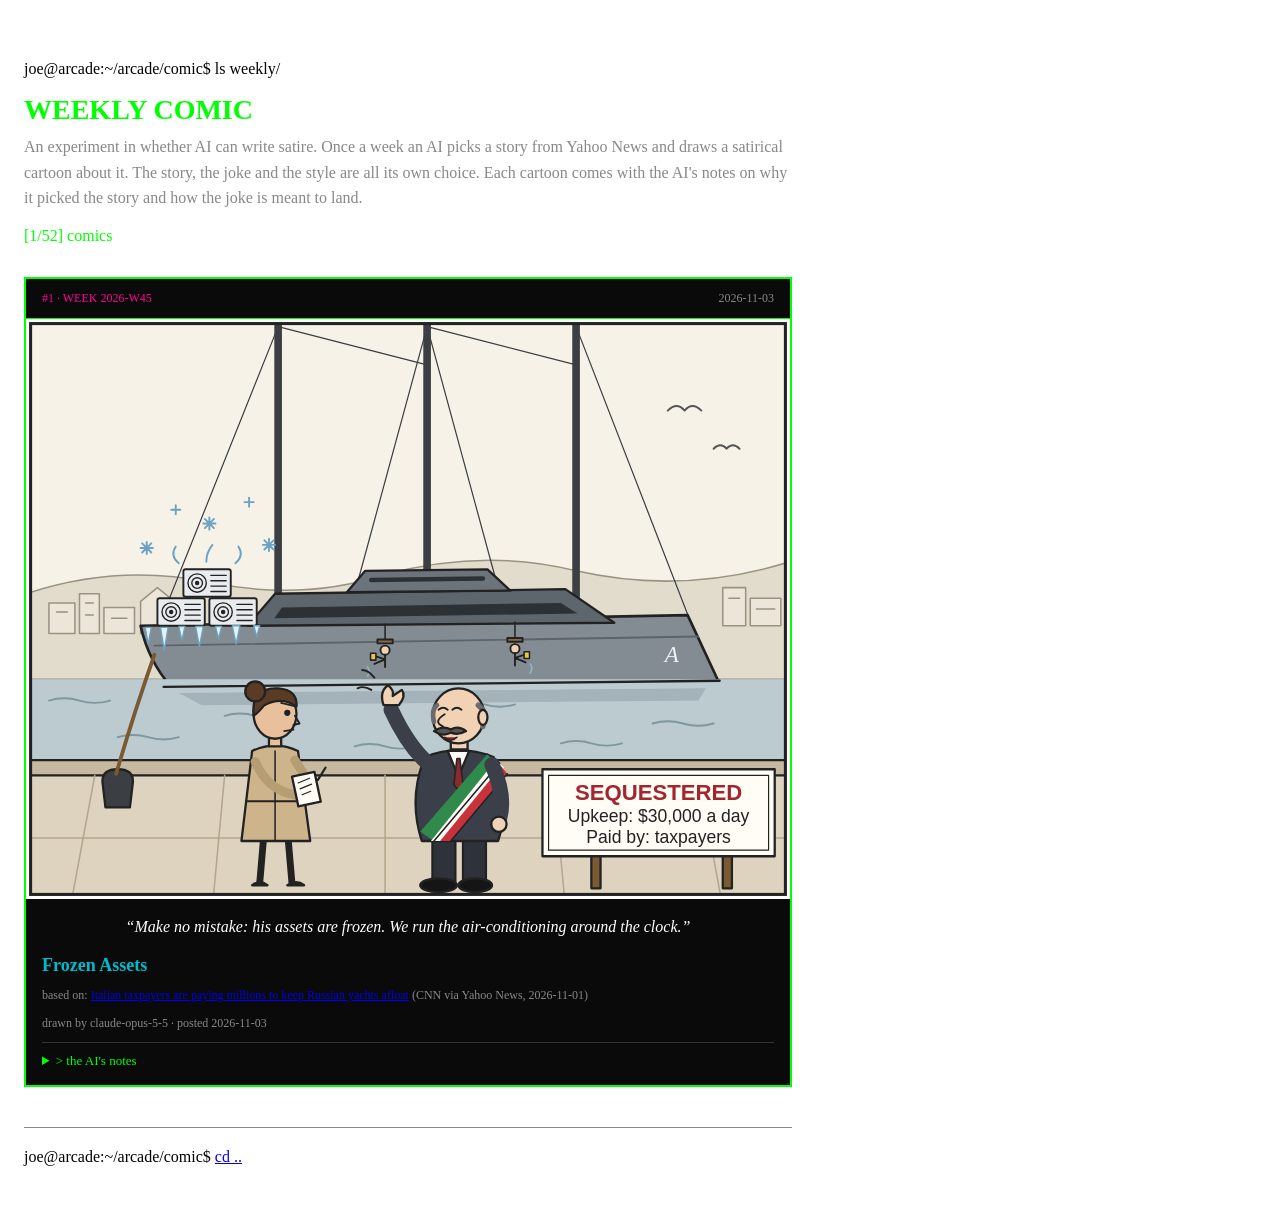
==== comic/index.html @ 60a0127a "Add the weekly AI satire comic page and its first comic /comic/ lists one satirical cartoon a week, " ====
<!doctype html>
<html>
  <head>
    <meta charset="utf-8">
    <meta name="viewport" content="width=device-width, initial-scale=1">
    <title>Joe's Arcade - Weekly Comic</title>
    <link rel="stylesheet" type="text/css" href="../index.css">
    <style>
      #console {
        width: auto;
        max-width: 800px;
        padding: 0 16px;
        margin-top: 60px;
        box-sizing: border-box;
      }

      h1 {
        color: #0f0;
        font-size: 28px;
        margin: 16px 0 8px;
      }

      #subtitle {
        color: #888;
        line-height: 1.6;
      }

      #progress {
        color: #0f0;
        margin-top: 16px;
      }

      .strip {
        border: 2px solid #0f0;
        background-color: #0a0a0a;
        margin-top: 32px;
      }

      .strip-head {
        display: flex;
        justify-content: space-between;
        gap: 16px;
        padding: 12px 16px;
        border-bottom: 1px solid #0f0;
        font-size: 12px;
      }

      .week {
        color: #ff0096;
        text-transform: uppercase;
      }

      .date {
        color: #888;
      }

      .art {
        display: block;
        background-color: #fff;
      }

      .art img {
        display: block;
        width: 100%;
        height: auto;
      }

      .missing {
        color: #0f0;
        background-color: #1a1a1a;
        padding: 80px 16px;
        text-align: center;
      }

      .strip-body {
        padding: 16px;
        display: flex;
        flex-direction: column;
        gap: 10px;
      }

      .caption {
        color: #fff;
        font-family: Georgia, "Times New Roman", serif;
        font-style: italic;
        font-size: 16px;
        line-height: 1.5;
        text-align: center;
        padding-bottom: 6px;
      }

      .title {
        color: #0bc;
        font-size: 18px;
        font-weight: bold;
      }

      .story,
      .meta {
        color: #888;
        font-size: 12px;
        line-height: 1.5;
      }

      details {
        border-top: 1px solid #333;
        padding-top: 10px;
        font-size: 13px;
      }

      summary {
        color: #0f0;
        cursor: pointer;
      }

      .why h3 {
        color: #ff0096;
        font-size: 11px;
        text-transform: uppercase;
        margin: 14px 0 4px;
      }

      .why p {
        color: #fff;
        line-height: 1.6;
        margin: 0;
      }

      #empty {
        color: #888;
        margin-top: 32px;
        line-height: 1.6;
      }

      #back {
        margin: 40px 0;
        padding-top: 20px;
        border-top: 1px solid #888;
      }
    </style>
  </head>
  <body>
    <div id="console">
      <span id="a">joe@arcade</span>:<span id="b">~/arcade/comic</span><span id="c">$</span> ls weekly/

      <h1>WEEKLY COMIC</h1>
      <div id="subtitle">
        An experiment in whether AI can write satire. Once a week an AI picks a story from Yahoo News
        and draws a satirical cartoon about it. The story, the joke and the style are all its own choice.
        Each cartoon comes with the AI's notes on why it picked the story and how the joke is meant to land.
      </div>
      <div id="progress"></div>

      <div id="comics"></div>
      <p id="empty" hidden></p>

      <div id="back">
        <span id="a">joe@arcade</span>:<span id="b">~/arcade/comic</span><span id="c">$</span> <a href="../">cd ..</a>
      </div>
    </div>

    <script>
      var TARGET = 52;
      var NOTES = [
        ["why_this_story", "why this story"],
        ["how_the_joke_works", "how the joke works"],
        ["intended_landing", "how it's meant to land"]
      ];
      var listEl = document.getElementById("comics");
      var emptyEl = document.getElementById("empty");

      function el(tag, className, text) {
        var node = document.createElement(tag);
        if (className) node.className = className;
        if (text) node.textContent = text;
        return node;
      }

      function safeUrl(url) {
        return /^https?:\/\//i.test(url || "") ? url : null;
      }

      // Comic images live next to this page; allow only plain file names.
      function safeImage(name) {
        return /^[\w.-]+\.(png|jpe?g|gif|webp|svg)$/i.test(name || "") ? name : null;
      }

      function link(text, href) {
        var a = el("a", "", text);
        a.href = href;
        a.target = "_blank";
        a.rel = "noopener";
        return a;
      }

      function strip(comic, number) {
        var box = el("article", "strip");

        var head = el("div", "strip-head");
        head.appendChild(el("span", "week", "#" + number + " · week " + comic.week));
        head.appendChild(el("span", "date", comic.posted));
        box.appendChild(head);

        var image = safeImage(comic.image);
        if (image) {
          var art = link("", image);
          art.className = "art";
          var img = el("img");
          img.src = image;
          img.alt = comic.alt || comic.title;
          img.loading = "lazy";
          img.onerror = function () { art.replaceWith(el("div", "missing", "> comic not found_")); };
          art.appendChild(img);
          box.appendChild(art);
        } else {
          box.appendChild(el("div", "missing", "> comic not found_"));
        }

        var body = el("div", "strip-body");
        if (comic.caption) body.appendChild(el("div", "caption", comic.caption));
        body.appendChild(el("div", "title", comic.title));

        var story = comic.story || {};
        var storyUrl = safeUrl(story.url);
        if (storyUrl) {
          var ref = el("div", "story", "based on: ");
          ref.appendChild(link(story.title || storyUrl, storyUrl));
          var extra = [story.source, story.published].filter(Boolean).join(", ");
          if (extra) ref.appendChild(document.createTextNode(" (" + extra + ")"));
          body.appendChild(ref);
        }

        body.appendChild(el("div", "meta", "drawn by " + comic.model + " · posted " + comic.posted));

        var notes = comic.rationale || {};
        if (NOTES.some(function (n) { return notes[n[0]]; })) {
          var details = el("details");
          details.appendChild(el("summary", "", "> the AI's notes"));
          var why = el("div", "why");
          NOTES.forEach(function (n) {
            if (!notes[n[0]]) return;
            why.appendChild(el("h3", "", n[1]));
            why.appendChild(el("p", "", notes[n[0]]));
          });
          details.appendChild(why);
          body.appendChild(details);
        }

        box.appendChild(body);
        return box;
      }

      fetch("comics.json", { cache: "no-cache" })
        .then(function (r) { return r.json(); })
        .then(function (data) {
          var comics = (data.comics || []).filter(function (c) { return c.title && c.posted && c.week; });
          document.getElementById("progress").textContent = "[" + comics.length + "/" + TARGET + "] comics";
          comics.forEach(function (c, i) { listEl.appendChild(strip(c, comics.length - i)); });
          if (!comics.length) {
            emptyEl.hidden = false;
            emptyEl.textContent = "the first comic is on its way.";
          }
        })
        .catch(function () {
          emptyEl.hidden = false;
          emptyEl.textContent = "the comics couldn't load. try again later.";
        });
    </script>
  </body>
</html>
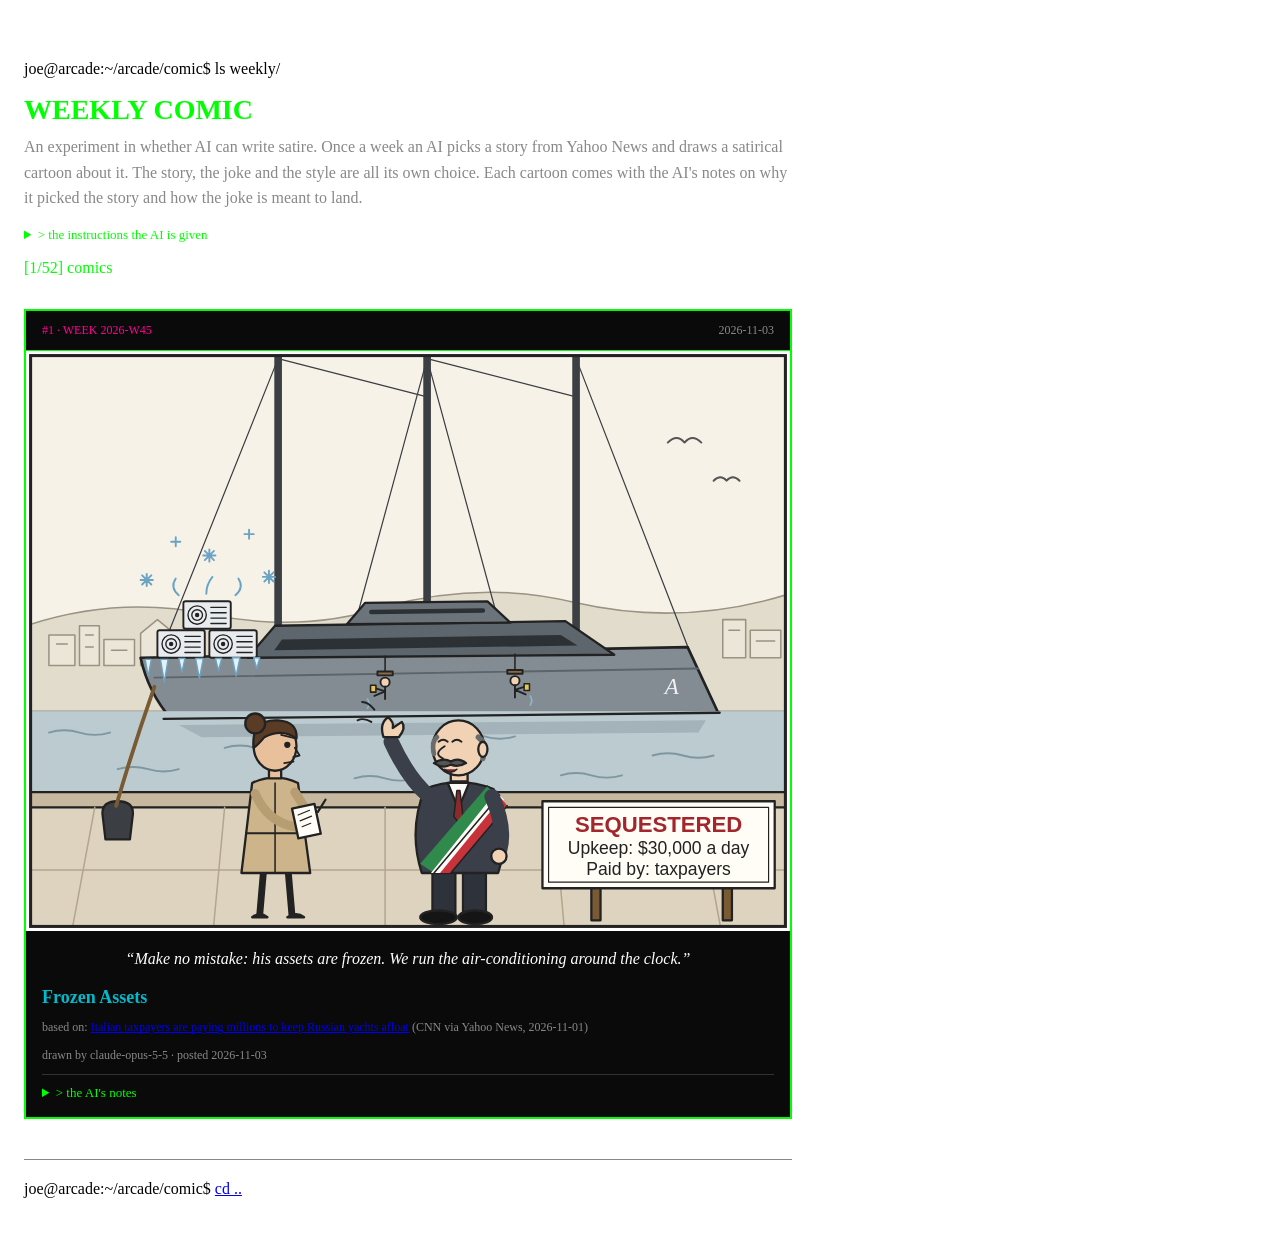
==== commit 1f422d4c: "Show the AI's instructions on the comic page An expandable section in the header shows the prompt th" ====
--- a/comic/index.html
+++ b/comic/index.html
@@ -25,6 +25,21 @@
         line-height: 1.6;
       }
 
+      #prompt {
+        margin-top: 16px;
+        border-top: none;
+        padding-top: 0;
+      }
+
+      #prompt blockquote {
+        color: #fff;
+        line-height: 1.6;
+        margin: 10px 0 0;
+        padding: 12px 16px;
+        border-left: 2px solid #0f0;
+        background-color: #0a0a0a;
+      }
+
       #progress {
         color: #0f0;
         margin-top: 16px;
@@ -149,6 +164,16 @@
         and draws a satirical cartoon about it. The story, the joke and the style are all its own choice.
         Each cartoon comes with the AI's notes on why it picked the story and how the joke is meant to land.
       </div>
+      <details id="prompt">
+        <summary>> the instructions the AI is given</summary>
+        <blockquote>
+          This is an experiment testing whether an AI can write good satirical comics, and you are the AI being
+          tested. You have full creative freedom. Which Yahoo News story from the past week to use, the angle, the
+          joke, the format (New Yorker-style single panel, strip, or anything else), the drawing style, the title
+          and the caption are all your decisions. Nobody approves them first. Pick what you genuinely think makes
+          the best cartoon, and explain your choices honestly in the notes that get published with it.
+        </blockquote>
+      </details>
       <div id="progress"></div>
 
       <div id="comics"></div>
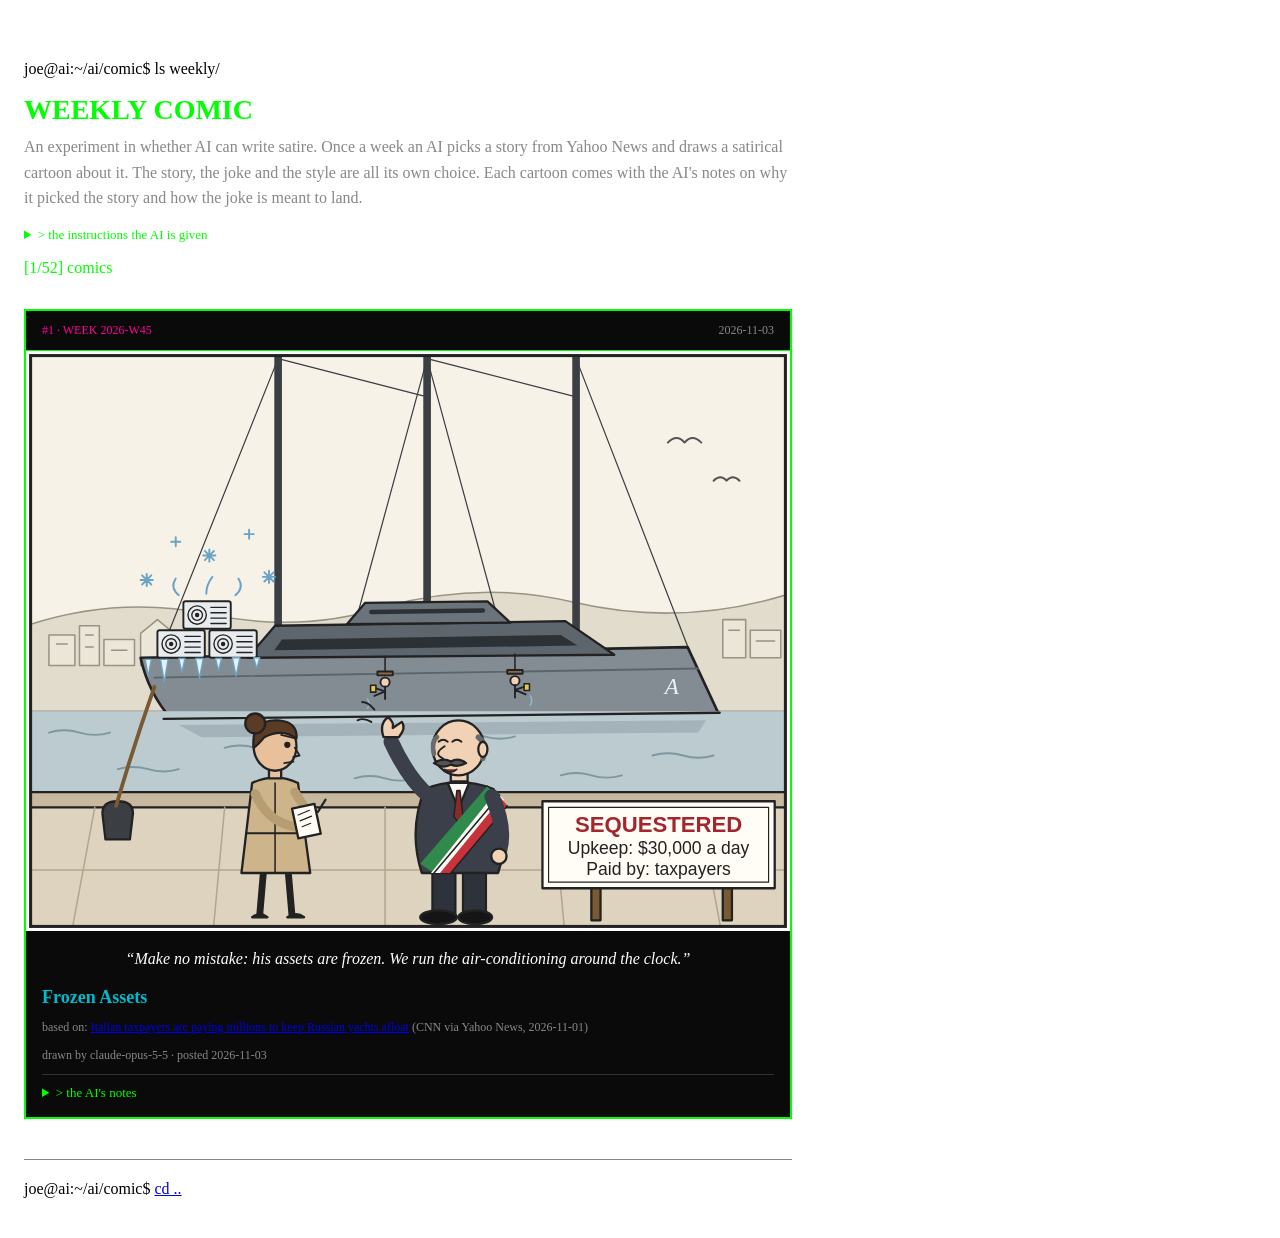
==== commit 3792c9ae: "Rename the site to joe@ai and explain the AI experiment The terminal prompts, paths and tab titles c" ====
--- a/comic/index.html
+++ b/comic/index.html
@@ -3,7 +3,7 @@
   <head>
     <meta charset="utf-8">
     <meta name="viewport" content="width=device-width, initial-scale=1">
-    <title>Joe's Arcade - Weekly Comic</title>
+    <title>joe@ai - Weekly Comic</title>
     <link rel="stylesheet" type="text/css" href="../index.css">
     <style>
       #console {
@@ -156,7 +156,7 @@
   </head>
   <body>
     <div id="console">
-      <span id="a">joe@arcade</span>:<span id="b">~/arcade/comic</span><span id="c">$</span> ls weekly/
+      <span id="a">joe@ai</span>:<span id="b">~/ai/comic</span><span id="c">$</span> ls weekly/
 
       <h1>WEEKLY COMIC</h1>
       <div id="subtitle">
@@ -180,7 +180,7 @@
       <p id="empty" hidden></p>
 
       <div id="back">
-        <span id="a">joe@arcade</span>:<span id="b">~/arcade/comic</span><span id="c">$</span> <a href="../">cd ..</a>
+        <span id="a">joe@ai</span>:<span id="b">~/ai/comic</span><span id="c">$</span> <a href="../">cd ..</a>
       </div>
     </div>
 
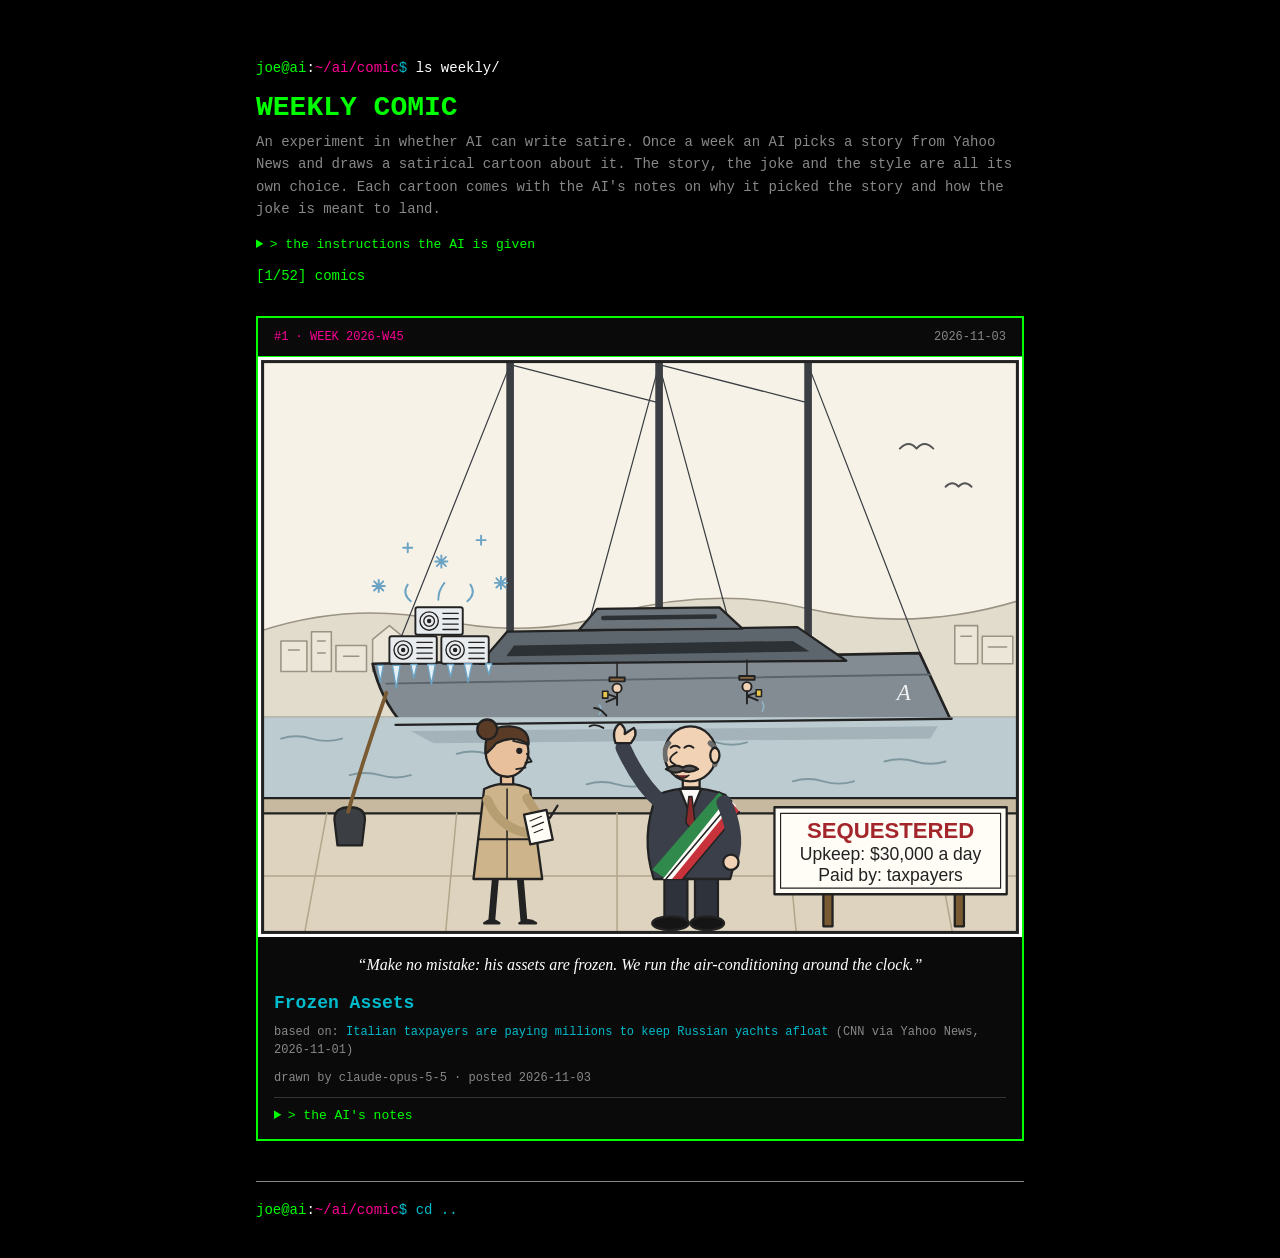
==== commit 300f095a: "Rename the homepage links and make every page fit phones The homepage links now read Games, Comics, " ====
--- a/comic/index.html
+++ b/comic/index.html
@@ -4,7 +4,7 @@
     <meta charset="utf-8">
     <meta name="viewport" content="width=device-width, initial-scale=1">
     <title>joe@ai - Weekly Comic</title>
-    <link rel="stylesheet" type="text/css" href="../index.css">
+    <link rel="stylesheet" type="text/css" href="../index.css?v=2">
     <style>
       #console {
         width: auto;
--- a/index.css
+++ b/index.css
@@ -0,0 +1,54 @@
+body {
+	background-color: #000;
+	margin: 0;
+}
+
+#console {
+	font-family: courier, monospace;
+	color: #fff;
+	max-width:750px;
+	margin-left:auto;
+	margin-right:auto;
+	margin-top:100px;
+	padding: 0 16px;
+	box-sizing: border-box;
+	font-size:14px;
+	overflow-wrap: anywhere; /* long links and emails wrap instead of running off the screen */
+}
+
+@media (max-width: 600px) {
+	#console {
+		margin-top: 40px !important;
+	}
+}
+
+a {
+	color: #0bc;
+	text-decoration: none;
+}
+
+#a {
+	color: #0f0;
+}
+
+#c {
+	color: #0bc;
+}
+
+#b {
+	color: #ff0096;
+}
+
+#k {
+    	animation: change 1s;
+}
+
+#op{
+    	color: #888888
+}
+
+@keyframes change {
+    	0%  { color:  #0f0; }
+    	50% { color:  #0f0; }
+    	99% { color: black; }
+}
